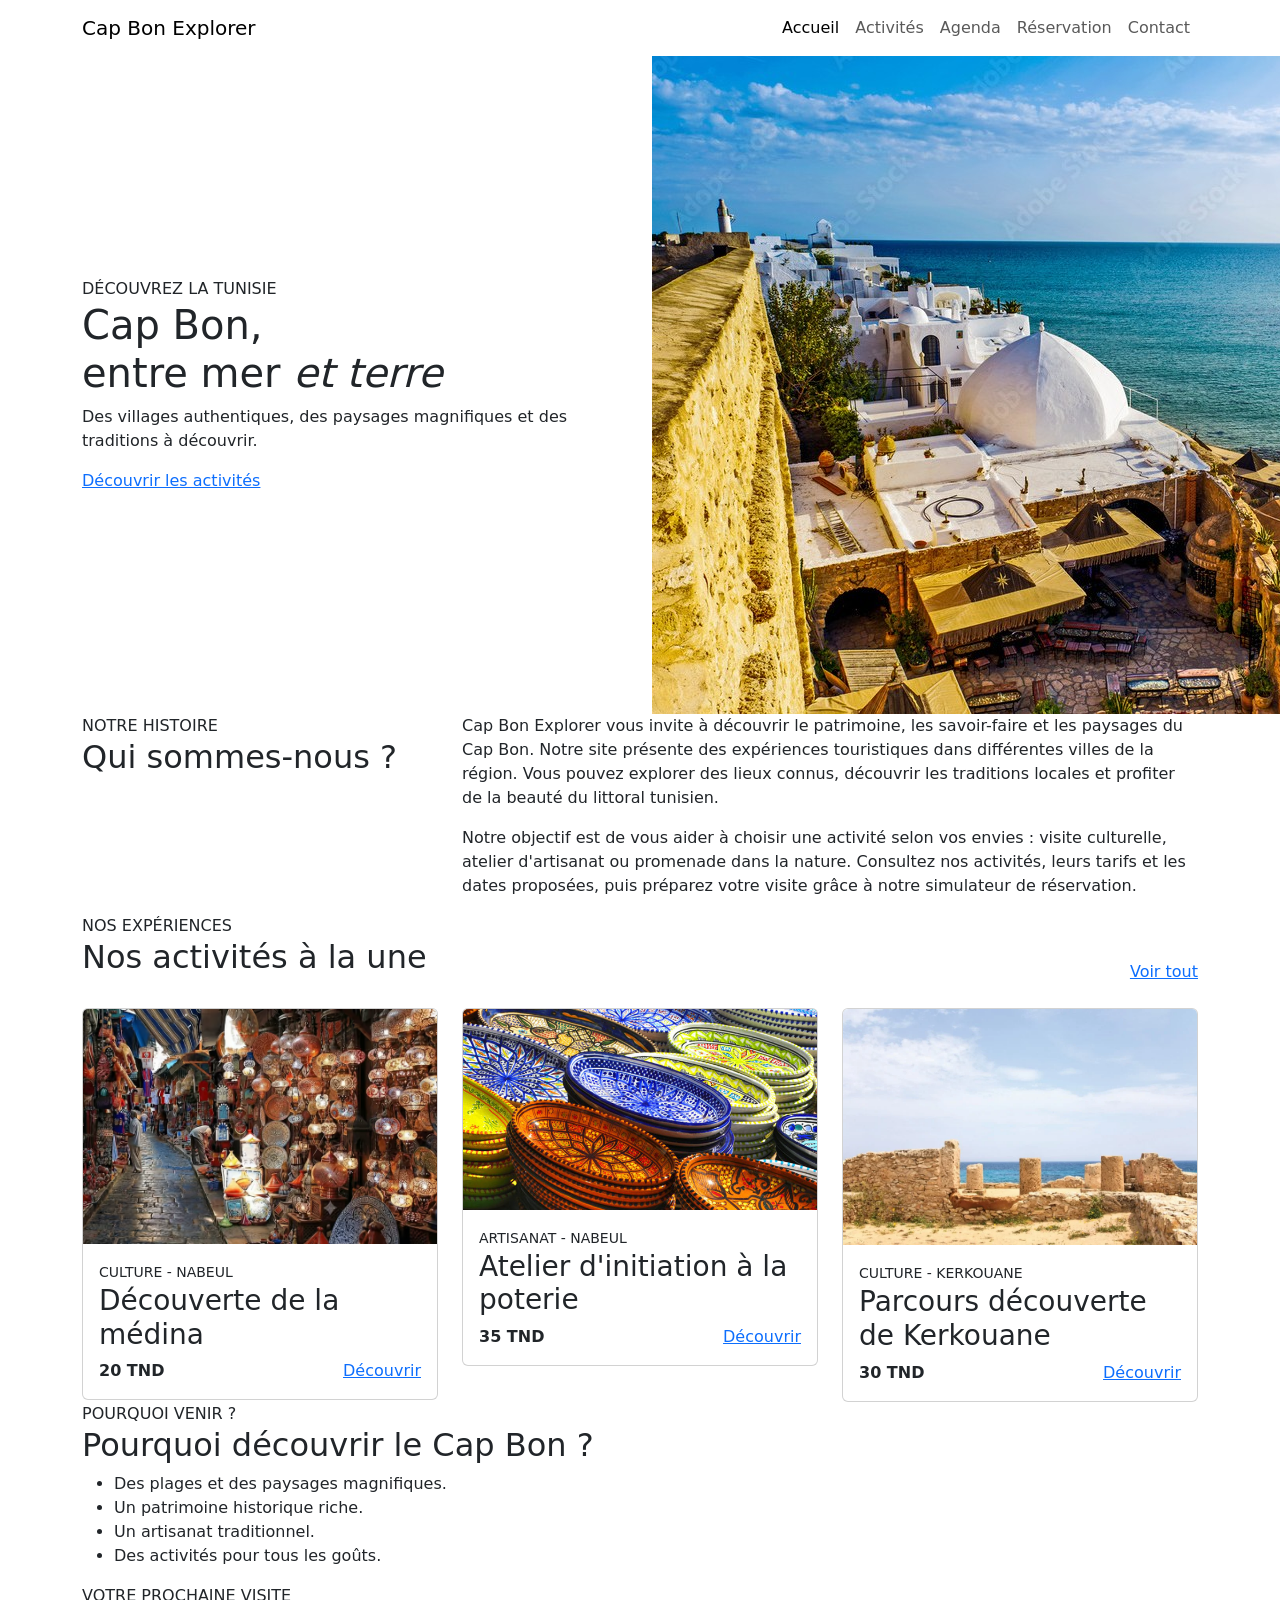
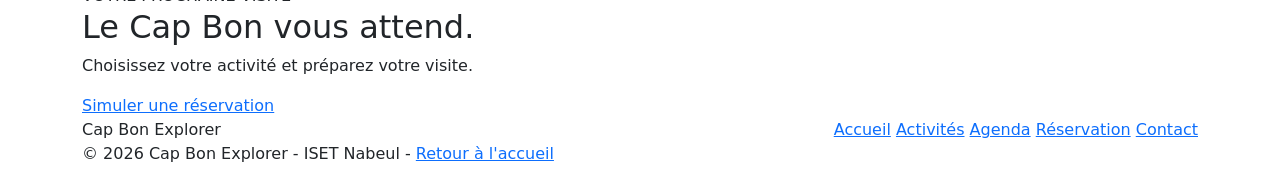
==== index.html @ 41514c5e "add page index.html" ====
<!DOCTYPE html>
<html lang="fr">
<head>
    <meta charset="UTF-8">
    <meta name="viewport" content="width=device-width, initial-scale=1.0">
    <title>Cap Bon Explorer - Accueil</title>
    <link href="https://cdn.jsdelivr.net/npm/bootstrap@5.3.3/dist/css/bootstrap.min.css" rel="stylesheet">
    <link rel="stylesheet" href="css/style.css">
</head>
<body>

<header>
    <nav class="navbar navbar-expand-lg">
        <div class="container">
            <a class="navbar-brand" href="index.html">Cap Bon <span>Explorer</span></a>
            <button class="navbar-toggler" type="button" data-bs-toggle="collapse" data-bs-target="#menu" aria-label="Menu">
                <span class="navbar-toggler-icon"></span>
            </button>
            <div class="collapse navbar-collapse" id="menu">
                <ul class="navbar-nav ms-auto">
                    <li class="nav-item"><a class="nav-link active" href="index.html">Accueil</a></li>
                    <li class="nav-item"><a class="nav-link" href="activites.html">Activités</a></li>
                    <li class="nav-item"><a class="nav-link" href="agenda.html">Agenda</a></li>
                    <li class="nav-item"><a class="nav-link" href="reservation.html">Réservation</a></li>
                    <li class="nav-item"><a class="nav-link" href="contact.html">Contact</a></li>
                </ul>
            </div>
        </div>
    </nav>
</header>

<main>

    <section class="hero container">
        <div class="row align-items-center">
            <div class="col-lg-6 hero-text">
                <span class="tag">DÉCOUVREZ LA TUNISIE</span>
                <h1>Cap Bon,<br>entre mer <i>et terre</i></h1>
                <p>Des villages authentiques, des paysages magnifiques et des traditions à découvrir.</p>
                <a href="activites.html" class="btn-site btn-blue">Découvrir les activités</a>
            </div>
            <div class="col-lg-6 hero-picture">
                <img src="images/banniere.jpg" alt="Paysage du Cap Bon">
            </div>
        </div>
    </section>

    <section class="about container section">
        <div class="row">
            <div class="col-md-4">
                <span class="tag">NOTRE HISTOIRE</span>
                <h2>Qui sommes-nous ?</h2>
            </div>
            <div class="col-md-8 about-text">
                <p>
                    Cap Bon Explorer vous invite à découvrir le patrimoine, les savoir-faire
                    et les paysages du Cap Bon. Notre site présente des expériences touristiques
                    dans différentes villes de la région. Vous pouvez explorer des lieux connus,
                    découvrir les traditions locales et profiter de la beauté du littoral tunisien.
                </p>
                <p>
                    Notre objectif est de vous aider à choisir une activité selon vos envies :
                    visite culturelle, atelier d'artisanat ou promenade dans la nature. Consultez
                    nos activités, leurs tarifs et les dates proposées, puis préparez votre visite
                    grâce à notre simulateur de réservation.
                </p>
            </div>
        </div>
    </section>

    <section class="band section">
        <div class="container">
            <div class="section-title d-flex justify-content-between align-items-end mb-4">
                <div>
                    <span class="tag">NOS EXPÉRIENCES</span>
                    <h2>Nos activités à la une</h2>
                </div>
                <a href="activites.html">Voir tout</a>
            </div>

            <div class="row g-4">
                <div class="col-12 col-md-6 col-lg-4">
                    <article class="card place-card">
                        <img src="images/la médina.avif" class="card-img-top" alt="Médina de Nabeul">
                        <div class="card-body">
                            <small>CULTURE - NABEUL</small>
                            <h3>Découverte de la médina</h3>
                            <div class="card-bottom d-flex justify-content-between align-items-center flex-wrap gap-2">
                                <strong>20 TND</strong>
                                <a href="activites.html">Découvrir</a>
                            </div>
                        </div>
                    </article>
                </div>

                <div class="col-12 col-md-6 col-lg-4">
                    <article class="card place-card">
                        <img src="images/la poterie.jpg" class="card-img-top" alt="Poterie traditionnelle">
                        <div class="card-body">
                            <small>ARTISANAT - NABEUL</small>
                            <h3>Atelier d'initiation à la poterie</h3>
                            <div class="card-bottom d-flex justify-content-between align-items-center flex-wrap gap-2">
                                <strong>35 TND</strong>
                                <a href="activites.html">Découvrir</a>
                            </div>
                        </div>
                    </article>
                </div>

                <div class="col-12 col-md-6 col-lg-4">
                    <article class="card place-card">
                        <img src="images/Kerkouane.webp" class="card-img-top" alt="Site archéologique de Kerkouane">
                        <div class="card-body">
                            <small>CULTURE - KERKOUANE</small>
                            <h3>Parcours découverte de Kerkouane</h3>
                            <div class="card-bottom d-flex justify-content-between align-items-center flex-wrap gap-2">
                                <strong>30 TND</strong>
                                <a href="activites.html">Découvrir</a>
                            </div>
                        </div>
                    </article>
                </div>
            </div>
        </div>
    </section>

    <section class="why container section">
        <span class="tag">POURQUOI VENIR ?</span>
        <h2>Pourquoi découvrir le Cap Bon ?</h2>
        <ul>
            <li>Des plages et des paysages magnifiques.</li>
            <li>Un patrimoine historique riche.</li>
            <li>Un artisanat traditionnel.</li>
            <li>Des activités pour tous les goûts.</li>
        </ul>
    </section>

    <section class="booking section">
        <div class="container">
            <span class="tag">VOTRE PROCHAINE VISITE</span>
            <h2>Le Cap Bon vous attend.</h2>
            <p>Choisissez votre activité et préparez votre visite.</p>
            <a href="reservation.html" class="btn-site btn-orange">Simuler une réservation</a>
        </div>
    </section>

</main>

<footer>
    <div class="container">
        <div class="footer-top d-flex flex-column flex-md-row justify-content-between align-items-md-center gap-3">
            <a href="index.html" class="navbar-brand">Cap Bon <span>Explorer</span></a>
            <nav>
                <a href="index.html">Accueil</a>
                <a href="activites.html">Activités</a>
                <a href="agenda.html">Agenda</a>
                <a href="reservation.html">Réservation</a>
                <a href="contact.html">Contact</a>
            </nav>
        </div>
        <p>© 2026 Cap Bon Explorer - ISET Nabeul - <a href="index.html">Retour à l'accueil</a></p>
    </div>
</footer>

<script src="https://cdn.jsdelivr.net/npm/bootstrap@5.3.3/dist/js/bootstrap.bundle.min.js"></script>
</body>
</html>
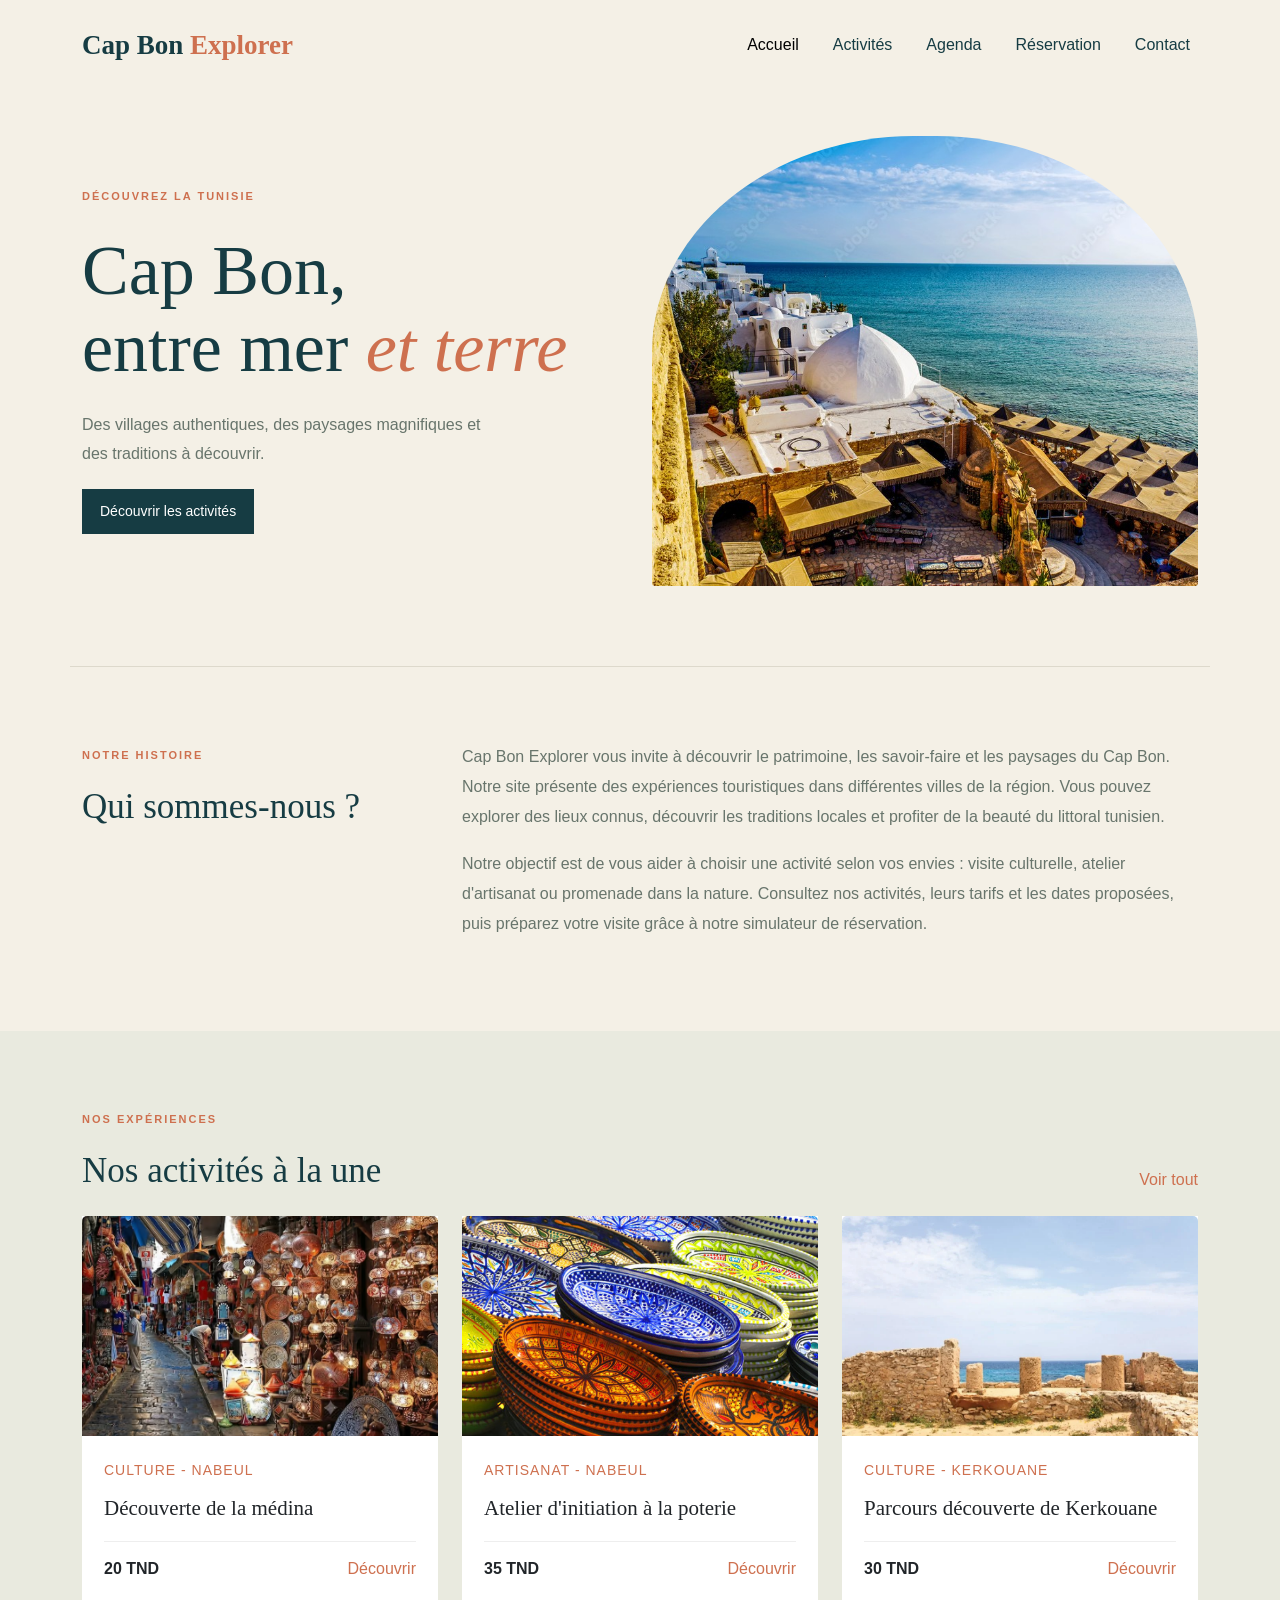
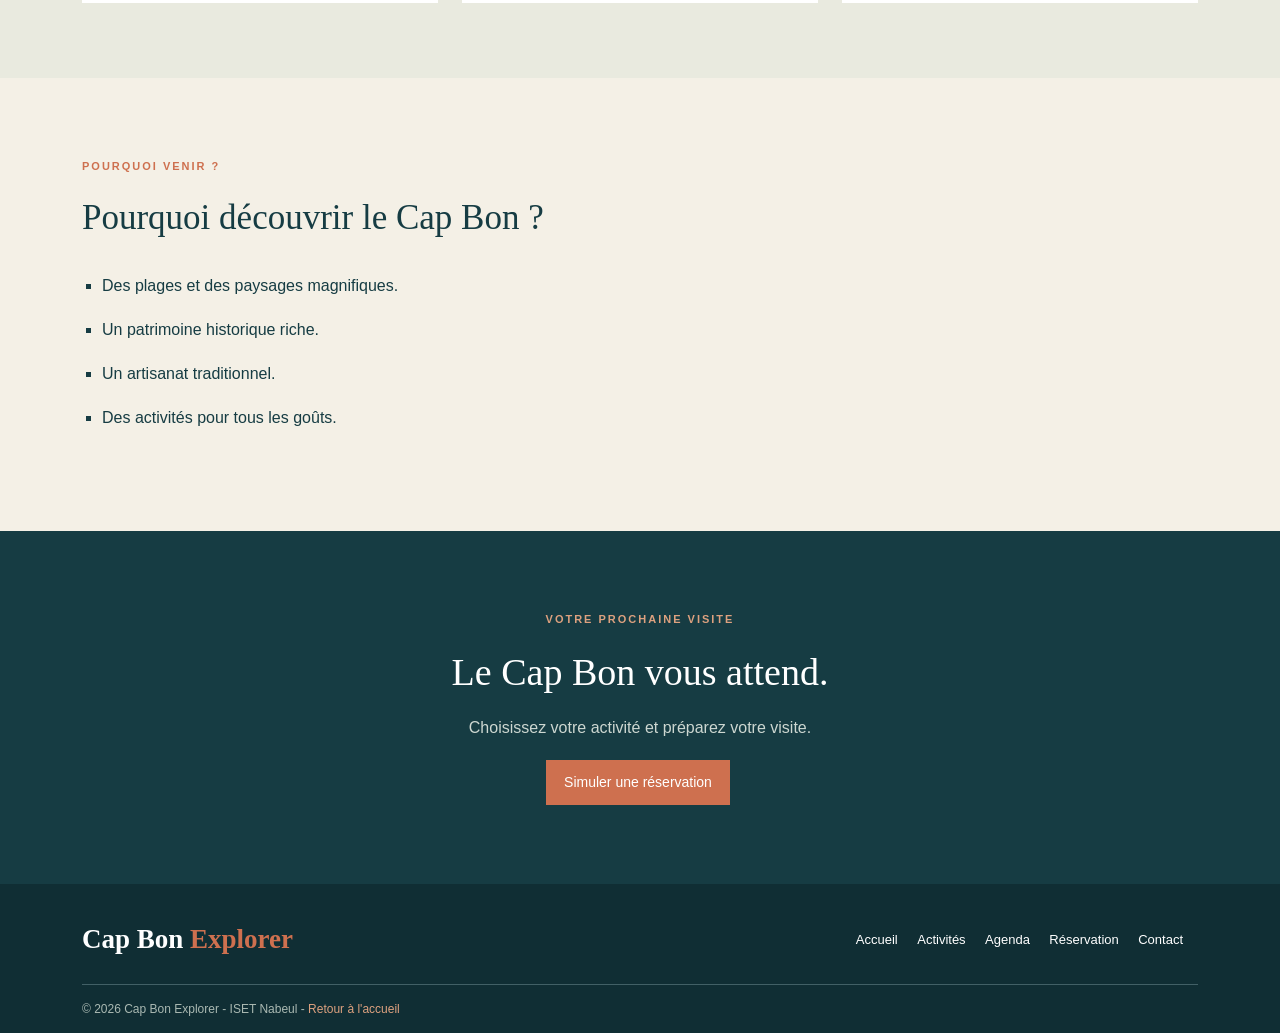
==== commit 58e4f16a: "update icone de site" ====
--- a/index.html
+++ b/index.html
@@ -6,6 +6,7 @@
     <title>Cap Bon Explorer - Accueil</title>
     <link href="https://cdn.jsdelivr.net/npm/bootstrap@5.3.3/dist/css/bootstrap.min.css" rel="stylesheet">
     <link rel="stylesheet" href="css/style.css">
+    <link rel="icon" type="image/png" href="images/Coastal C Sun Wave Emblem.png">
 </head>
 <body>
 
--- a/css/style.css
+++ b/css/style.css
@@ -0,0 +1,156 @@
+body {
+    background-color: #F4F0E6;
+    color: #163C43;
+    font-family: Arial, sans-serif;
+}
+
+a { color: #CE704F; text-decoration: none; }
+
+h1, h2, h3 { font-family: Georgia, serif; }
+h2 { font-size: 35px; margin: 20px 0; }
+
+.tag {
+    color: #CE704F;
+    font-size: 11px;
+    font-weight: bold;
+    letter-spacing: 2px;
+}
+
+/* textes en gris */
+.intro, .hero-text p, .about-text, .band p { color: #68756C; }
+
+.section { padding-top: 75px; padding-bottom: 75px; }
+.band { background-color: #E9EADF; }
+
+.form-control:focus, .form-select:focus {
+    border-color: #CE704F;
+    box-shadow: none;
+}
+
+/* messages cachés au départ (affichés par JavaScript) */
+#no-results, #error-message, #result, #confirmation { display: none; }
+#result-count { font-weight: bold; }
+
+/* boutons */
+.btn-site {
+    display: inline-block;
+    padding: 12px 18px;
+    margin: 4px 4px 4px 0;
+    border: 0;
+    color: white;
+    font-size: 14px;
+    cursor: pointer;
+    transition: 0.3s;
+}
+.btn-site:hover { opacity: 0.8; color: white; }
+.btn-blue { background-color: #163C43; }
+.btn-orange { background-color: #CE704F; }
+.btn-olive { background-color: #899477; }
+
+/* boîtes */
+.box { background-color: white; padding: 25px; }
+.box-sand { background-color: #E9EADF; padding: 25px; }
+
+/* navbar */
+.navbar { padding: 20px 0; }
+.navbar-brand {
+    color: #163C43;
+    font-family: Georgia, serif;
+    font-size: 27px;
+    font-weight: bold;
+}
+.navbar-brand span { color: #CE704F; }
+.nav-link { color: #163C43; margin-left: 18px; }
+.nav-link:hover, .nav-link.active { color: #CE704F; }
+
+/* accueil */
+.hero { padding-top: 45px; padding-bottom: 80px; }
+.hero h1 { font-size: 70px; line-height: 1.1; margin: 25px 0; }
+.hero h1 i { color: #CE704F; font-weight: normal; }
+.hero-text p { line-height: 1.8; max-width: 400px; }
+
+.hero-picture img {
+    width: 100%;
+    height: 450px;
+    object-fit: cover;
+    border-radius: 48% 48% 3px 3px;
+}
+
+.about { border-top: 1px solid #ddd9cc; }
+.about-text { line-height: 1.9; }
+
+.section-title h2 { margin-bottom: 0; }
+
+.why ul { list-style-type: square; padding-left: 20px; margin-top: 25px; }
+.why li { padding: 10px 0; }
+
+.booking { background-color: #163C43; color: white; text-align: center; }
+.booking .tag { color: #DDA17F; }
+.booking h2 { font-size: 38px; }
+.booking p { color: #CDD7D1; }
+
+/* cartes des activités */
+.place-card {
+    height: 100%;
+    border: 0;
+    border-radius: 0;
+    transition: 0.3s;
+}
+.place-card:hover {
+    transform: translateY(-6px);
+    box-shadow: 0px 8px 20px rgba(22, 60, 67, 0.2);
+}
+.place-card img { height: 220px; object-fit: cover; }
+.place-card .card-body { padding: 22px; }
+.place-card small { color: #CE704F; letter-spacing: 1px; }
+.place-card h3 { font-size: 21px; margin: 14px 0 10px; }
+
+.card-bottom {
+    border-top: 1px solid #eee;
+    padding-top: 15px;
+    margin-top: 20px;
+}
+
+/* pages internes */
+.page { padding-top: 65px; padding-bottom: 80px; }
+.page h1 { font-size: 45px; margin: 20px 0; }
+.intro { margin-bottom: 35px; }
+
+.modal-header { background-color: #E9EADF; }
+
+/* agenda */
+.agenda-table { background-color: white; }
+.agenda-table thead th { background-color: #163C43; color: white; padding: 15px; }
+.agenda-table td { padding: 15px; }
+.agenda-table caption { color: #CE704F; font-weight: bold; }
+
+/* réservation */
+.price-line { padding: 15px 0; border-bottom: 1px solid #d5d8cc; }
+.total-line { font-size: 18px; color: #CE704F; }
+
+/* contact */
+.contact-image { width: 100%; height: 300px; object-fit: cover; }
+.image-caption { color: #68756C; margin-top: 10px; font-size: 13px; }
+.accordion-button:focus { box-shadow: none; }
+
+/* footer */
+footer { background-color: #102E34; color: white; padding: 35px 0 15px; }
+.footer-top { margin-bottom: 25px; }
+footer .navbar-brand { color: white; }
+.footer-top nav a { color: white; margin-right: 15px; font-size: 13px; }
+footer p {
+    border-top: 1px solid #426066;
+    padding-top: 15px;
+    margin: 0;
+    color: #AAB9B2;
+    font-size: 12px;
+}
+footer p a { color: #DDA17F; }
+
+/* mobile */
+@media (max-width: 768px) {
+    .hero { padding-top: 25px; }
+    .hero h1 { font-size: 46px; }
+    .hero-picture img { height: 300px; margin-top: 25px; }
+    .section { padding-top: 55px; padding-bottom: 55px; }
+}
